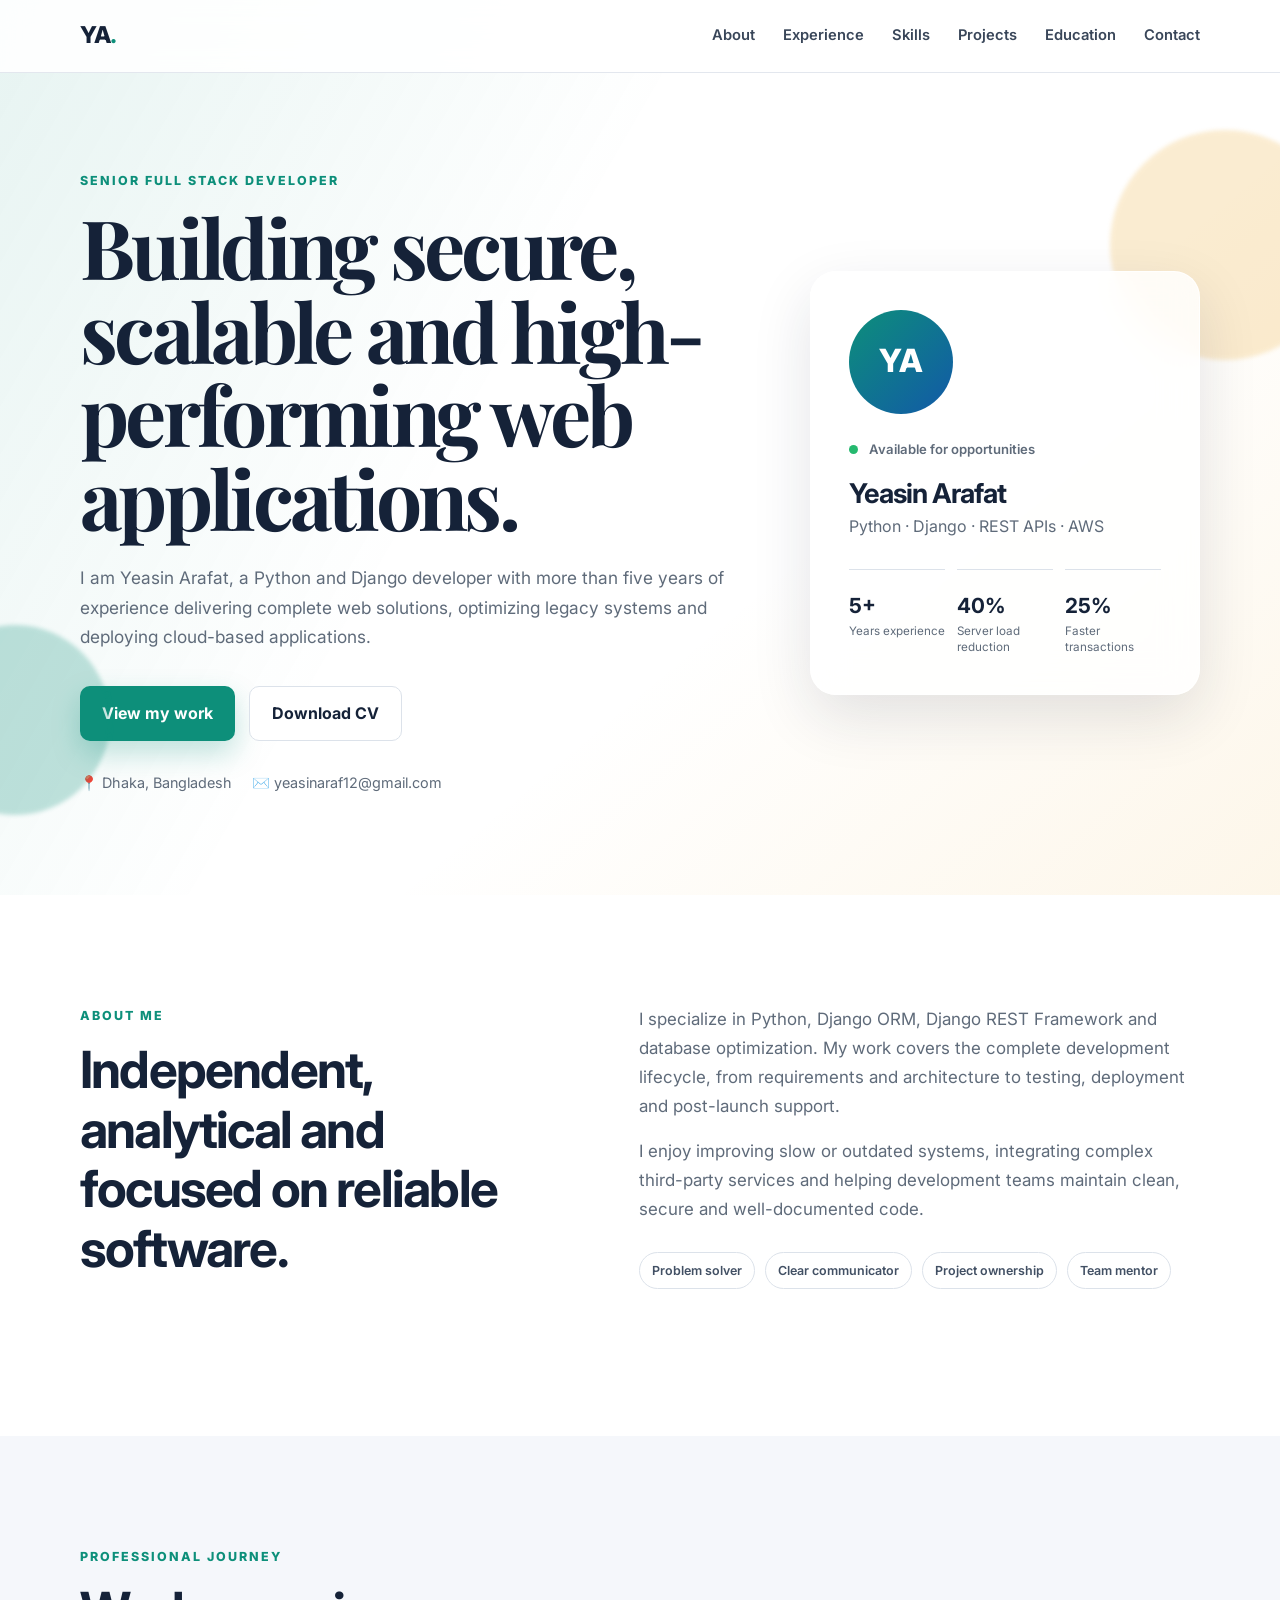
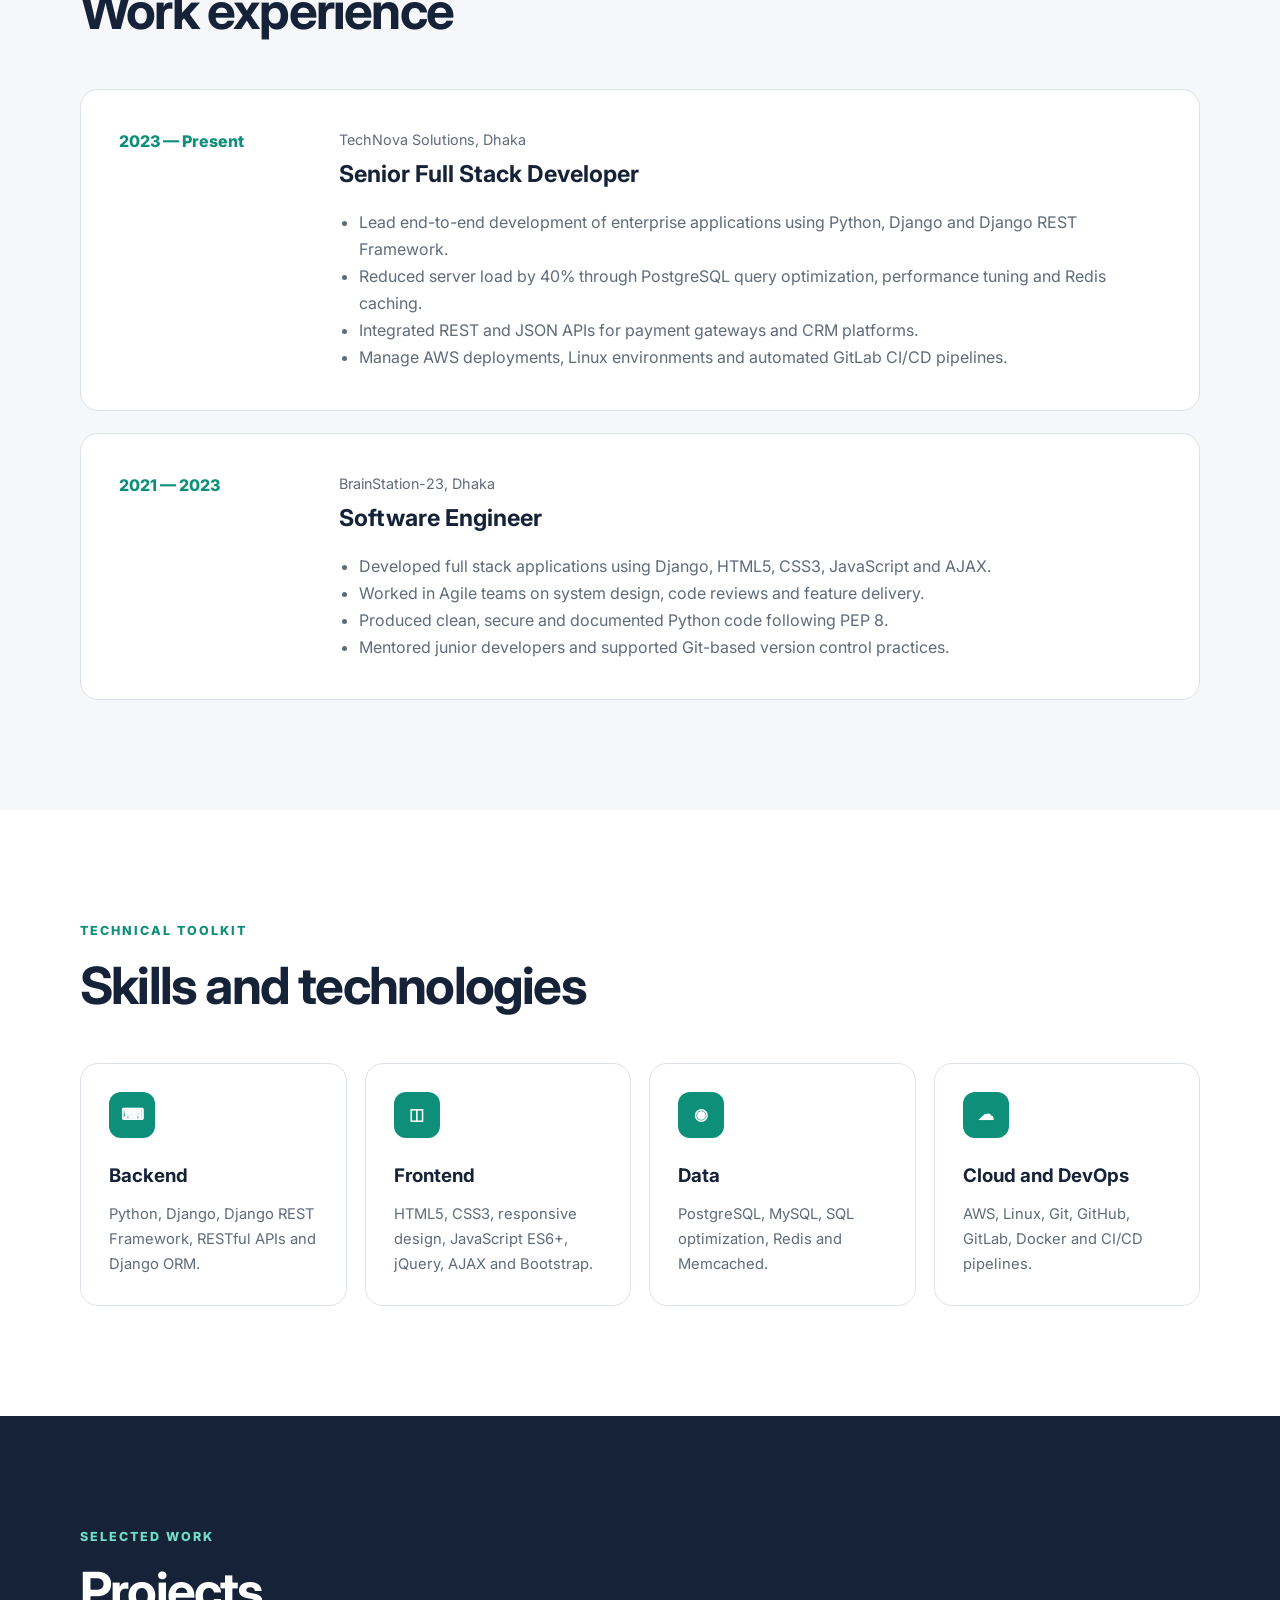
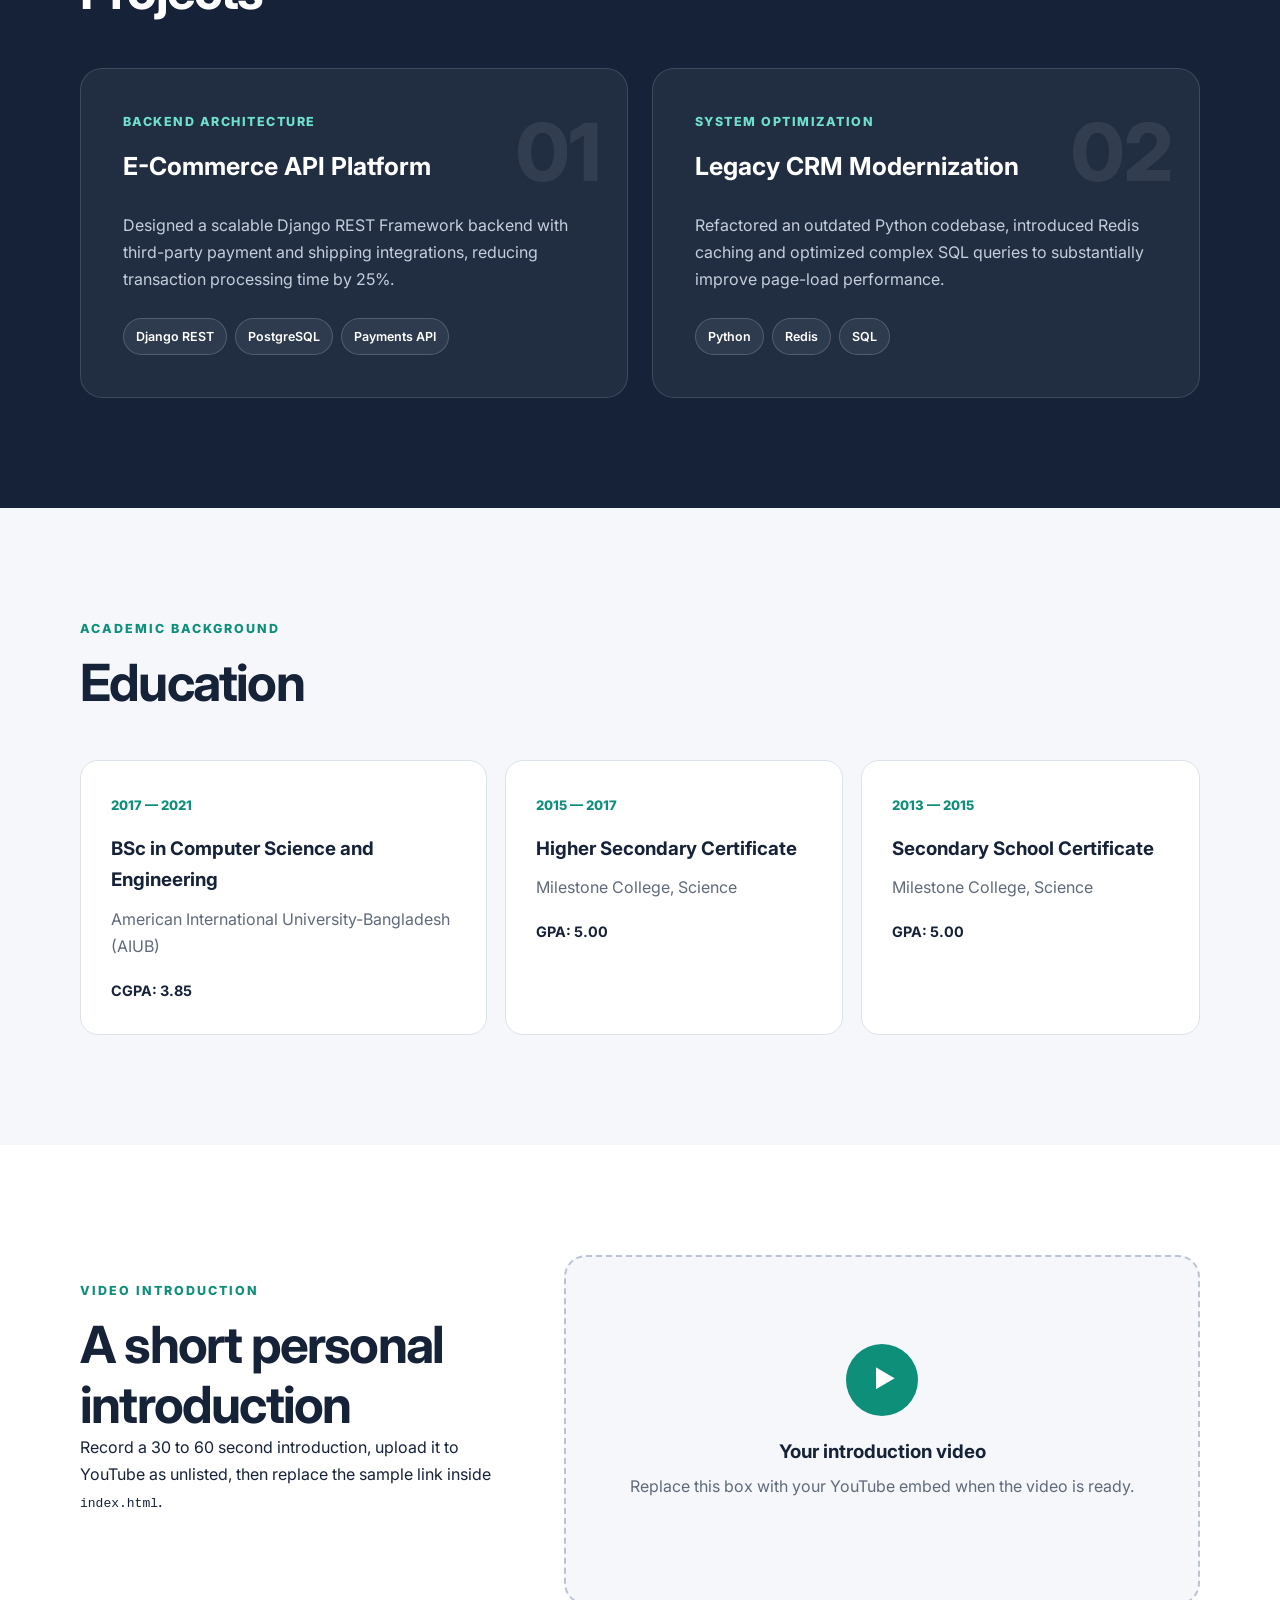
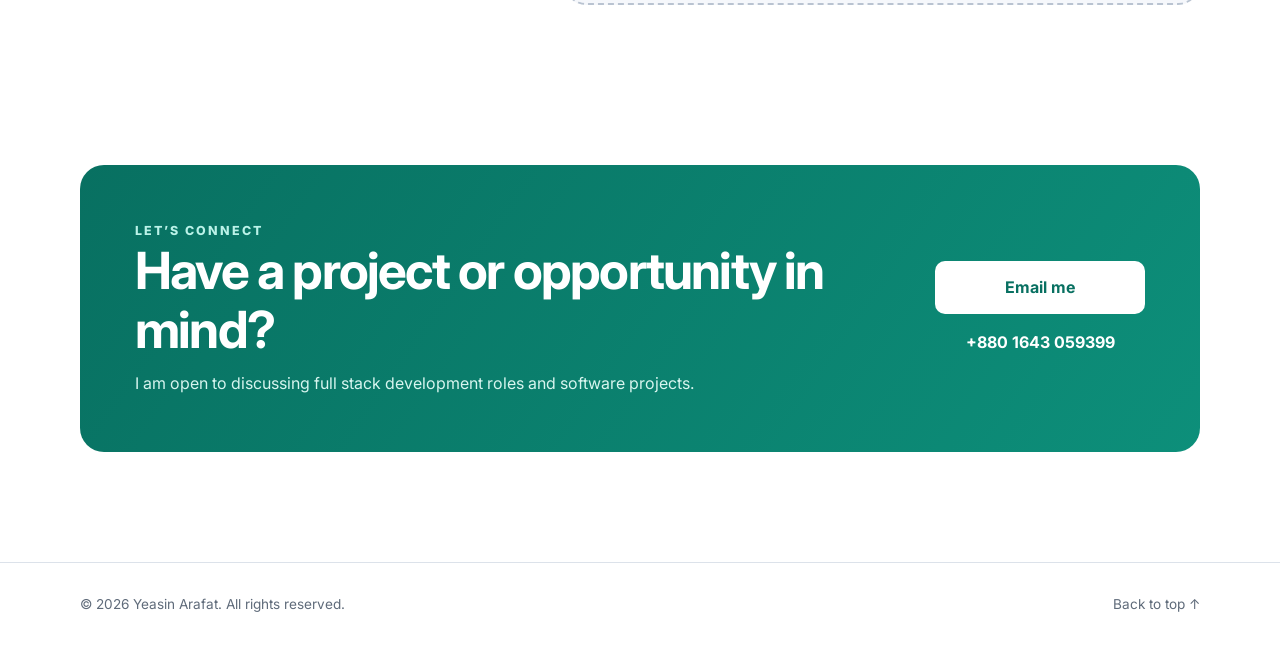
==== yeasin-eportfolio/index.html @ dfb101e4 "Add files via upload" ====
<!DOCTYPE html>
<html lang="en">
<head>
  <meta charset="UTF-8">
  <meta name="viewport" content="width=device-width, initial-scale=1.0">
  <meta name="description" content="Yeasin Arafat's professional ePortfolio showcasing full stack development skills, experience, education and projects.">
  <title>Yeasin Arafat | Full Stack Developer</title>
  <link rel="preconnect" href="https://fonts.googleapis.com">
  <link rel="preconnect" href="https://fonts.gstatic.com" crossorigin>
  <link href="https://fonts.googleapis.com/css2?family=Inter:wght@400;500;600;700;800&family=Playfair+Display:wght@700&display=swap" rel="stylesheet">
  <link rel="stylesheet" href="style.css">
</head>
<body>
  <header class="site-header">
    <nav class="nav container" aria-label="Main navigation">
      <a class="logo" href="#home">YA<span>.</span></a>
      <button class="menu-button" aria-expanded="false" aria-controls="nav-links" aria-label="Open navigation menu">☰</button>
      <div class="nav-links" id="nav-links">
        <a href="#about">About</a>
        <a href="#experience">Experience</a>
        <a href="#skills">Skills</a>
        <a href="#projects">Projects</a>
        <a href="#education">Education</a>
        <a href="#contact">Contact</a>
      </div>
    </nav>
  </header>

  <main>
    <section class="hero" id="home">
      <div class="hero-orb orb-one"></div>
      <div class="hero-orb orb-two"></div>
      <div class="container hero-grid">
        <div class="hero-copy reveal">
          <p class="eyebrow">Senior Full Stack Developer</p>
          <h1>Building secure, scalable and high-performing web applications.</h1>
          <p class="hero-text">
            I am Yeasin Arafat, a Python and Django developer with more than five years
            of experience delivering complete web solutions, optimizing legacy systems
            and deploying cloud-based applications.
          </p>
          <div class="hero-actions">
            <a class="button primary" href="#projects">View my work</a>
            <a class="button secondary" href="assets/Yeasin_Arafat_CV_and_Cover_Letter.pdf" target="_blank" rel="noopener">Download CV</a>
          </div>
          <div class="quick-info">
            <span>📍 Dhaka, Bangladesh</span>
            <span>✉️ yeasinaraf12@gmail.com</span>
          </div>
        </div>

        <div class="hero-card reveal">
          <div class="avatar" aria-label="Profile initials">YA</div>
          <div class="status"><span></span> Available for opportunities</div>
          <h2>Yeasin Arafat</h2>
          <p>Python · Django · REST APIs · AWS</p>
          <div class="profile-stats">
            <div><strong>5+</strong><span>Years experience</span></div>
            <div><strong>40%</strong><span>Server load reduction</span></div>
            <div><strong>25%</strong><span>Faster transactions</span></div>
          </div>
        </div>
      </div>
    </section>

    <section class="section" id="about">
      <div class="container two-column">
        <div class="section-heading reveal">
          <p class="eyebrow">About me</p>
          <h2>Independent, analytical and focused on reliable software.</h2>
        </div>
        <div class="about-copy reveal">
          <p>
            I specialize in Python, Django ORM, Django REST Framework and database
            optimization. My work covers the complete development lifecycle, from
            requirements and architecture to testing, deployment and post-launch support.
          </p>
          <p>
            I enjoy improving slow or outdated systems, integrating complex third-party
            services and helping development teams maintain clean, secure and well-documented code.
          </p>
          <div class="about-tags">
            <span>Problem solver</span>
            <span>Clear communicator</span>
            <span>Project ownership</span>
            <span>Team mentor</span>
          </div>
        </div>
      </div>
    </section>

    <section class="section muted" id="experience">
      <div class="container">
        <div class="section-heading reveal">
          <p class="eyebrow">Professional journey</p>
          <h2>Work experience</h2>
        </div>

        <div class="timeline">
          <article class="timeline-item reveal">
            <div class="timeline-date">2023 — Present</div>
            <div class="timeline-content">
              <p class="company">TechNova Solutions, Dhaka</p>
              <h3>Senior Full Stack Developer</h3>
              <ul>
                <li>Lead end-to-end development of enterprise applications using Python, Django and Django REST Framework.</li>
                <li>Reduced server load by 40% through PostgreSQL query optimization, performance tuning and Redis caching.</li>
                <li>Integrated REST and JSON APIs for payment gateways and CRM platforms.</li>
                <li>Manage AWS deployments, Linux environments and automated GitLab CI/CD pipelines.</li>
              </ul>
            </div>
          </article>

          <article class="timeline-item reveal">
            <div class="timeline-date">2021 — 2023</div>
            <div class="timeline-content">
              <p class="company">BrainStation-23, Dhaka</p>
              <h3>Software Engineer</h3>
              <ul>
                <li>Developed full stack applications using Django, HTML5, CSS3, JavaScript and AJAX.</li>
                <li>Worked in Agile teams on system design, code reviews and feature delivery.</li>
                <li>Produced clean, secure and documented Python code following PEP 8.</li>
                <li>Mentored junior developers and supported Git-based version control practices.</li>
              </ul>
            </div>
          </article>
        </div>
      </div>
    </section>

    <section class="section" id="skills">
      <div class="container">
        <div class="section-heading reveal">
          <p class="eyebrow">Technical toolkit</p>
          <h2>Skills and technologies</h2>
        </div>
        <div class="skill-grid">
          <article class="skill-card reveal">
            <div class="skill-icon">⌨</div>
            <h3>Backend</h3>
            <p>Python, Django, Django REST Framework, RESTful APIs and Django ORM.</p>
          </article>
          <article class="skill-card reveal">
            <div class="skill-icon">◫</div>
            <h3>Frontend</h3>
            <p>HTML5, CSS3, responsive design, JavaScript ES6+, jQuery, AJAX and Bootstrap.</p>
          </article>
          <article class="skill-card reveal">
            <div class="skill-icon">◉</div>
            <h3>Data</h3>
            <p>PostgreSQL, MySQL, SQL optimization, Redis and Memcached.</p>
          </article>
          <article class="skill-card reveal">
            <div class="skill-icon">☁</div>
            <h3>Cloud and DevOps</h3>
            <p>AWS, Linux, Git, GitHub, GitLab, Docker and CI/CD pipelines.</p>
          </article>
        </div>
      </div>
    </section>

    <section class="section dark" id="projects">
      <div class="container">
        <div class="section-heading reveal">
          <p class="eyebrow">Selected work</p>
          <h2>Projects</h2>
        </div>
        <div class="project-grid">
          <article class="project-card reveal">
            <div class="project-number">01</div>
            <p class="project-type">Backend Architecture</p>
            <h3>E-Commerce API Platform</h3>
            <p>
              Designed a scalable Django REST Framework backend with third-party payment
              and shipping integrations, reducing transaction processing time by 25%.
            </p>
            <div class="project-tech">
              <span>Django REST</span><span>PostgreSQL</span><span>Payments API</span>
            </div>
          </article>
          <article class="project-card reveal">
            <div class="project-number">02</div>
            <p class="project-type">System Optimization</p>
            <h3>Legacy CRM Modernization</h3>
            <p>
              Refactored an outdated Python codebase, introduced Redis caching and
              optimized complex SQL queries to substantially improve page-load performance.
            </p>
            <div class="project-tech">
              <span>Python</span><span>Redis</span><span>SQL</span>
            </div>
          </article>
        </div>
      </div>
    </section>

    <section class="section muted" id="education">
      <div class="container">
        <div class="section-heading reveal">
          <p class="eyebrow">Academic background</p>
          <h2>Education</h2>
        </div>
        <div class="education-grid">
          <article class="education-card reveal">
            <span>2017 — 2021</span>
            <h3>BSc in Computer Science and Engineering</h3>
            <p>American International University-Bangladesh (AIUB)</p>
            <strong>CGPA: 3.85</strong>
          </article>
          <article class="education-card reveal">
            <span>2015 — 2017</span>
            <h3>Higher Secondary Certificate</h3>
            <p>Milestone College, Science</p>
            <strong>GPA: 5.00</strong>
          </article>
          <article class="education-card reveal">
            <span>2013 — 2015</span>
            <h3>Secondary School Certificate</h3>
            <p>Milestone College, Science</p>
            <strong>GPA: 5.00</strong>
          </article>
        </div>
      </div>
    </section>

    <section class="section intro-video" id="introduction">
      <div class="container video-grid">
        <div class="section-heading reveal">
          <p class="eyebrow">Video introduction</p>
          <h2>A short personal introduction</h2>
          <p>
            Record a 30 to 60 second introduction, upload it to YouTube as unlisted,
            then replace the sample link inside <code>index.html</code>.
          </p>
        </div>
        <div class="video-placeholder reveal">
          <div class="play-button">▶</div>
          <h3>Your introduction video</h3>
          <p>Replace this box with your YouTube embed when the video is ready.</p>
        </div>
      </div>
    </section>

    <section class="section contact-section" id="contact">
      <div class="container contact-card reveal">
        <div>
          <p class="eyebrow">Let’s connect</p>
          <h2>Have a project or opportunity in mind?</h2>
          <p>I am open to discussing full stack development roles and software projects.</p>
        </div>
        <div class="contact-actions">
          <a class="button light" href="mailto:yeasinaraf12@gmail.com">Email me</a>
          <a class="text-link" href="tel:+8801643059399">+880 1643 059399</a>
        </div>
      </div>
    </section>
  </main>

  <footer>
    <div class="container footer-content">
      <p>© <span id="year"></span> Yeasin Arafat. All rights reserved.</p>
      <a href="#home">Back to top ↑</a>
    </div>
  </footer>

  <script src="script.js"></script>
</body>
</html>
---- yeasin-eportfolio/style.css ----
:root {
  --ink: #152238;
  --muted: #5f6b7a;
  --surface: #f5f7fb;
  --white: #ffffff;
  --accent: #0d8f7a;
  --accent-dark: #087061;
  --gold: #efb64b;
  --line: #dce2ea;
  --shadow: 0 22px 60px rgba(21, 34, 56, 0.12);
}

* { box-sizing: border-box; }
html { scroll-behavior: smooth; }
body {
  margin: 0;
  font-family: "Inter", sans-serif;
  color: var(--ink);
  background: var(--white);
  line-height: 1.7;
}
a { color: inherit; text-decoration: none; }
img { max-width: 100%; }
.container { width: min(1120px, calc(100% - 40px)); margin: 0 auto; }

.site-header {
  position: fixed;
  inset: 0 0 auto;
  z-index: 1000;
  background: rgba(255,255,255,.88);
  backdrop-filter: blur(14px);
  border-bottom: 1px solid rgba(220,226,234,.8);
}
.nav { min-height: 72px; display: flex; align-items: center; justify-content: space-between; }
.logo { font-size: 1.45rem; font-weight: 800; letter-spacing: -.04em; }
.logo span { color: var(--accent); }
.nav-links { display: flex; gap: 28px; align-items: center; }
.nav-links a { font-size: .92rem; font-weight: 600; color: #394659; }
.nav-links a:hover { color: var(--accent); }
.menu-button { display: none; border: 0; background: transparent; font-size: 1.5rem; }

.hero {
  position: relative;
  overflow: hidden;
  min-height: 820px;
  padding: 170px 0 100px;
  display: grid;
  align-items: center;
  background:
    linear-gradient(120deg, rgba(13,143,122,.10), transparent 40%),
    linear-gradient(320deg, rgba(239,182,75,.12), transparent 38%);
}
.hero-grid { display: grid; grid-template-columns: 1.25fr .75fr; gap: 80px; align-items: center; }
.eyebrow {
  margin: 0 0 14px;
  color: var(--accent);
  font-size: .78rem;
  font-weight: 800;
  letter-spacing: .16em;
  text-transform: uppercase;
}
h1, h2, h3, p { margin-top: 0; }
h1 {
  max-width: 780px;
  margin-bottom: 24px;
  font-family: "Playfair Display", serif;
  font-size: clamp(3rem, 6.4vw, 5.5rem);
  line-height: 1.02;
  letter-spacing: -.045em;
}
h2 { font-size: clamp(2rem, 4vw, 3.25rem); line-height: 1.16; letter-spacing: -.035em; }
.hero-text { max-width: 660px; color: var(--muted); font-size: 1.08rem; }
.hero-actions { display: flex; flex-wrap: wrap; gap: 14px; margin: 34px 0 30px; }
.button {
  display: inline-flex; align-items: center; justify-content: center;
  padding: 13px 22px; border-radius: 10px; font-weight: 700;
  transition: transform .2s, box-shadow .2s, background .2s;
}
.button:hover { transform: translateY(-2px); }
.primary { color: white; background: var(--accent); box-shadow: 0 12px 28px rgba(13,143,122,.25); }
.primary:hover { background: var(--accent-dark); }
.secondary { border: 1px solid var(--line); background: white; }
.quick-info { display: flex; flex-wrap: wrap; gap: 20px; color: var(--muted); font-size: .9rem; }

.hero-card {
  position: relative;
  padding: 38px;
  border: 1px solid rgba(255,255,255,.8);
  border-radius: 26px;
  background: rgba(255,255,255,.82);
  box-shadow: var(--shadow);
  backdrop-filter: blur(18px);
}
.avatar {
  width: 104px; height: 104px; display: grid; place-items: center;
  margin-bottom: 24px; border-radius: 50%;
  color: white; background: linear-gradient(135deg, var(--accent), #1259a8);
  font-size: 2rem; font-weight: 800;
}
.status { margin-bottom: 18px; color: var(--muted); font-size: .82rem; font-weight: 600; }
.status span { display: inline-block; width: 9px; height: 9px; margin-right: 8px; border-radius: 50%; background: #25b96f; }
.hero-card h2 { margin-bottom: 4px; font-size: 1.7rem; }
.hero-card > p { color: var(--muted); }
.profile-stats { display: grid; grid-template-columns: repeat(3,1fr); gap: 12px; margin-top: 28px; }
.profile-stats div { padding-top: 18px; border-top: 1px solid var(--line); }
.profile-stats strong { display: block; font-size: 1.3rem; }
.profile-stats span { display: block; color: var(--muted); font-size: .73rem; line-height: 1.4; }

.hero-orb { position: absolute; border-radius: 50%; filter: blur(2px); opacity: .25; }
.orb-one { width: 230px; height: 230px; right: -60px; top: 130px; background: var(--gold); }
.orb-two { width: 190px; height: 190px; left: -80px; bottom: 80px; background: var(--accent); }

.section { padding: 110px 0; }
.muted { background: var(--surface); }
.two-column { display: grid; grid-template-columns: .9fr 1.1fr; gap: 100px; }
.section-heading { max-width: 660px; margin-bottom: 48px; }
.section-heading h2 { margin-bottom: 0; }
.about-copy { color: var(--muted); font-size: 1.06rem; }
.about-tags { display: flex; flex-wrap: wrap; gap: 10px; margin-top: 28px; }
.about-tags span, .project-tech span {
  padding: 7px 12px; border: 1px solid var(--line); border-radius: 100px;
  background: white; color: #425064; font-size: .78rem; font-weight: 600;
}

.timeline { display: grid; gap: 22px; }
.timeline-item {
  display: grid; grid-template-columns: 180px 1fr; gap: 40px;
  padding: 38px; border: 1px solid var(--line); border-radius: 18px; background: white;
}
.timeline-date { color: var(--accent); font-weight: 800; }
.company { margin-bottom: 3px; color: var(--muted); font-size: .9rem; }
.timeline-content h3 { margin-bottom: 14px; font-size: 1.45rem; }
.timeline-content ul { margin: 0; padding-left: 20px; color: var(--muted); }

.skill-grid { display: grid; grid-template-columns: repeat(4,1fr); gap: 18px; }
.skill-card { padding: 28px; border: 1px solid var(--line); border-radius: 18px; background: white; }
.skill-icon { width: 46px; height: 46px; display: grid; place-items: center; border-radius: 12px; color: white; background: var(--accent); font-weight: 800; }
.skill-card h3 { margin: 22px 0 10px; }
.skill-card p { margin: 0; color: var(--muted); font-size: .92rem; }

.dark { color: white; background: var(--ink); }
.dark .eyebrow { color: #6fe0cc; }
.project-grid { display: grid; grid-template-columns: repeat(2, 1fr); gap: 24px; }
.project-card { position: relative; overflow: hidden; padding: 42px; border: 1px solid rgba(255,255,255,.13); border-radius: 22px; background: rgba(255,255,255,.055); }
.project-number { position: absolute; right: 26px; top: 15px; color: rgba(255,255,255,.08); font-size: 5rem; font-weight: 800; }
.project-type { color: #6fe0cc; font-size: .78rem; font-weight: 800; text-transform: uppercase; letter-spacing: .12em; }
.project-card h3 { font-size: 1.55rem; }
.project-card > p:not(.project-type) { color: #c5cedb; }
.project-tech { display: flex; flex-wrap: wrap; gap: 8px; margin-top: 24px; }
.project-tech span { border-color: rgba(255,255,255,.18); color: white; background: rgba(255,255,255,.06); }

.education-grid { display: grid; grid-template-columns: 1.2fr 1fr 1fr; gap: 18px; }
.education-card { padding: 30px; border: 1px solid var(--line); border-radius: 18px; background: white; }
.education-card span { color: var(--accent); font-size: .82rem; font-weight: 800; }
.education-card h3 { margin: 14px 0 10px; }
.education-card p { color: var(--muted); }
.education-card strong { font-size: .9rem; }

.video-grid { display: grid; grid-template-columns: .8fr 1.2fr; gap: 60px; align-items: center; }
.video-placeholder {
  min-height: 350px; display: grid; place-items: center; align-content: center; text-align: center;
  padding: 40px; border: 2px dashed #b9c3d1; border-radius: 22px; background: var(--surface);
}
.play-button { width: 72px; height: 72px; display: grid; place-items: center; padding-left: 5px; border-radius: 50%; color: white; background: var(--accent); font-size: 1.5rem; }
.video-placeholder h3 { margin: 20px 0 5px; }
.video-placeholder p { color: var(--muted); }

.contact-section { padding-top: 50px; }
.contact-card {
  display: flex; align-items: center; justify-content: space-between; gap: 40px;
  padding: 55px; border-radius: 24px; color: white;
  background: linear-gradient(125deg, var(--accent-dark), var(--accent));
}
.contact-card .eyebrow { color: #baf2e8; }
.contact-card h2 { max-width: 700px; margin-bottom: 10px; }
.contact-card p { margin-bottom: 0; color: #d7f5ef; }
.contact-actions { min-width: 210px; display: grid; gap: 15px; text-align: center; }
.light { color: var(--accent-dark); background: white; }
.text-link { font-weight: 700; }

footer { padding: 30px 0; border-top: 1px solid var(--line); }
.footer-content { display: flex; justify-content: space-between; color: var(--muted); font-size: .85rem; }
.footer-content p { margin: 0; }

.reveal { opacity: 0; transform: translateY(20px); transition: opacity .7s ease, transform .7s ease; }
.reveal.visible { opacity: 1; transform: none; }

@media (max-width: 900px) {
  .hero-grid, .two-column, .video-grid { grid-template-columns: 1fr; gap: 45px; }
  .hero { padding-top: 135px; }
  .hero-card { max-width: 620px; }
  .skill-grid { grid-template-columns: repeat(2,1fr); }
  .education-grid { grid-template-columns: 1fr; }
  .contact-card { align-items: flex-start; flex-direction: column; }
}
@media (max-width: 700px) {
  .menu-button { display: block; }
  .nav-links {
    position: absolute; left: 20px; right: 20px; top: 78px;
    display: none; flex-direction: column; align-items: stretch; gap: 4px;
    padding: 16px; border: 1px solid var(--line); border-radius: 14px;
    background: white; box-shadow: var(--shadow);
  }
  .nav-links.open { display: flex; }
  .nav-links a { padding: 10px; }
  .section { padding: 80px 0; }
  .timeline-item { grid-template-columns: 1fr; gap: 10px; padding: 28px; }
  .skill-grid, .project-grid { grid-template-columns: 1fr; }
  .hero { min-height: auto; }
  .profile-stats { grid-template-columns: 1fr; }
  .quick-info, .footer-content { flex-direction: column; gap: 8px; }
  .contact-card { padding: 36px 26px; }
}
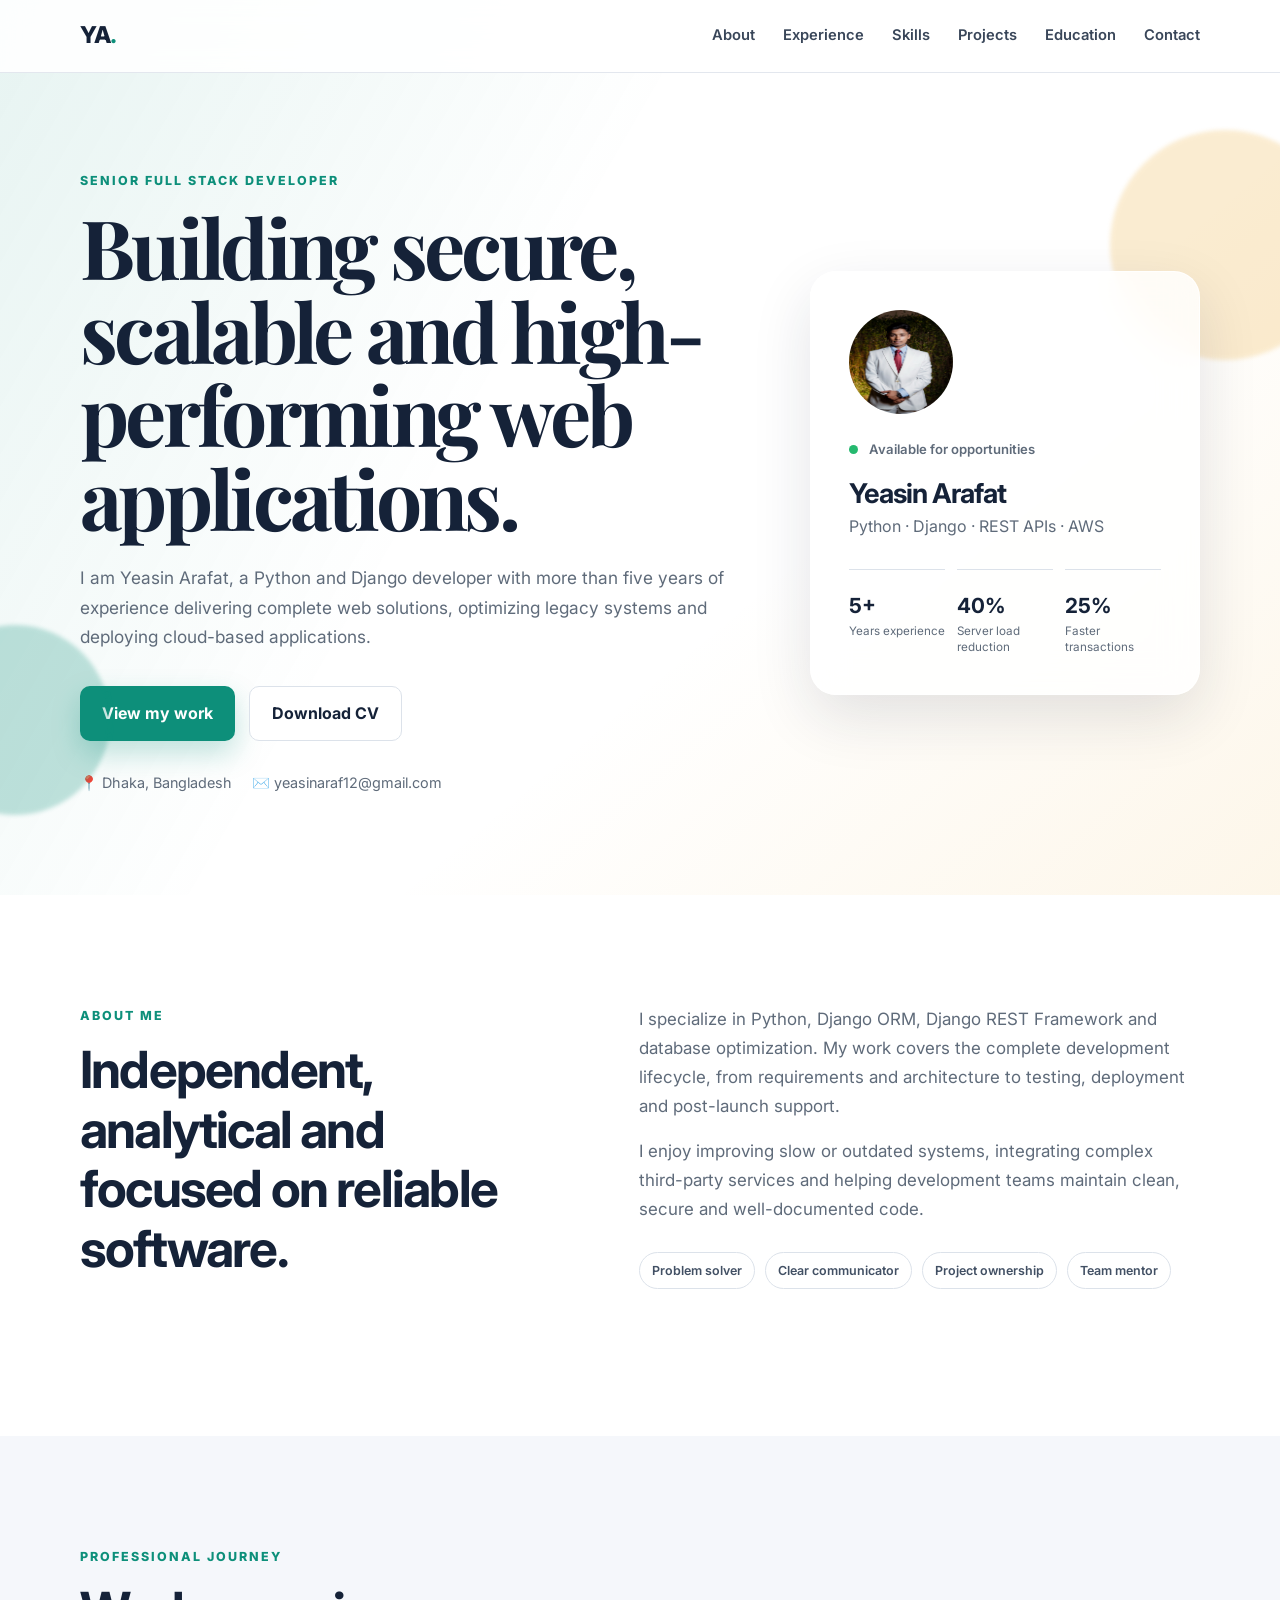
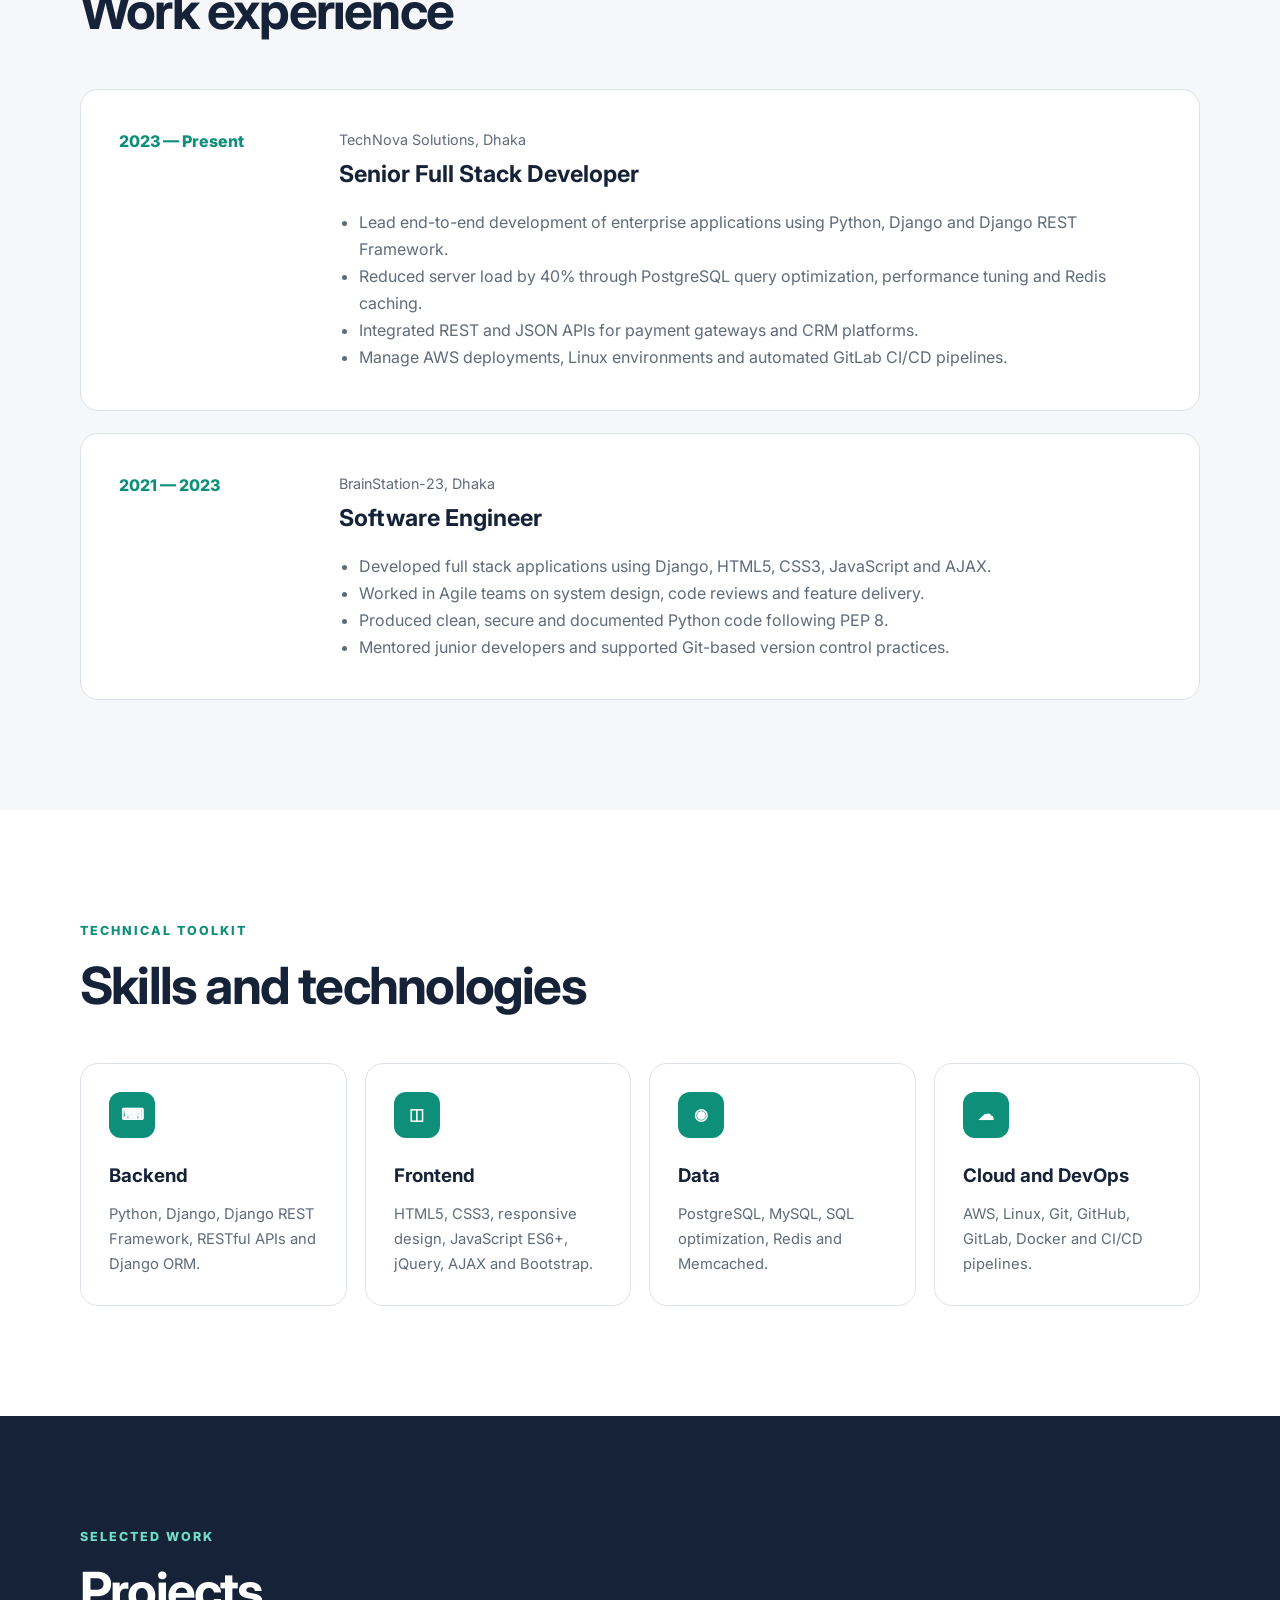
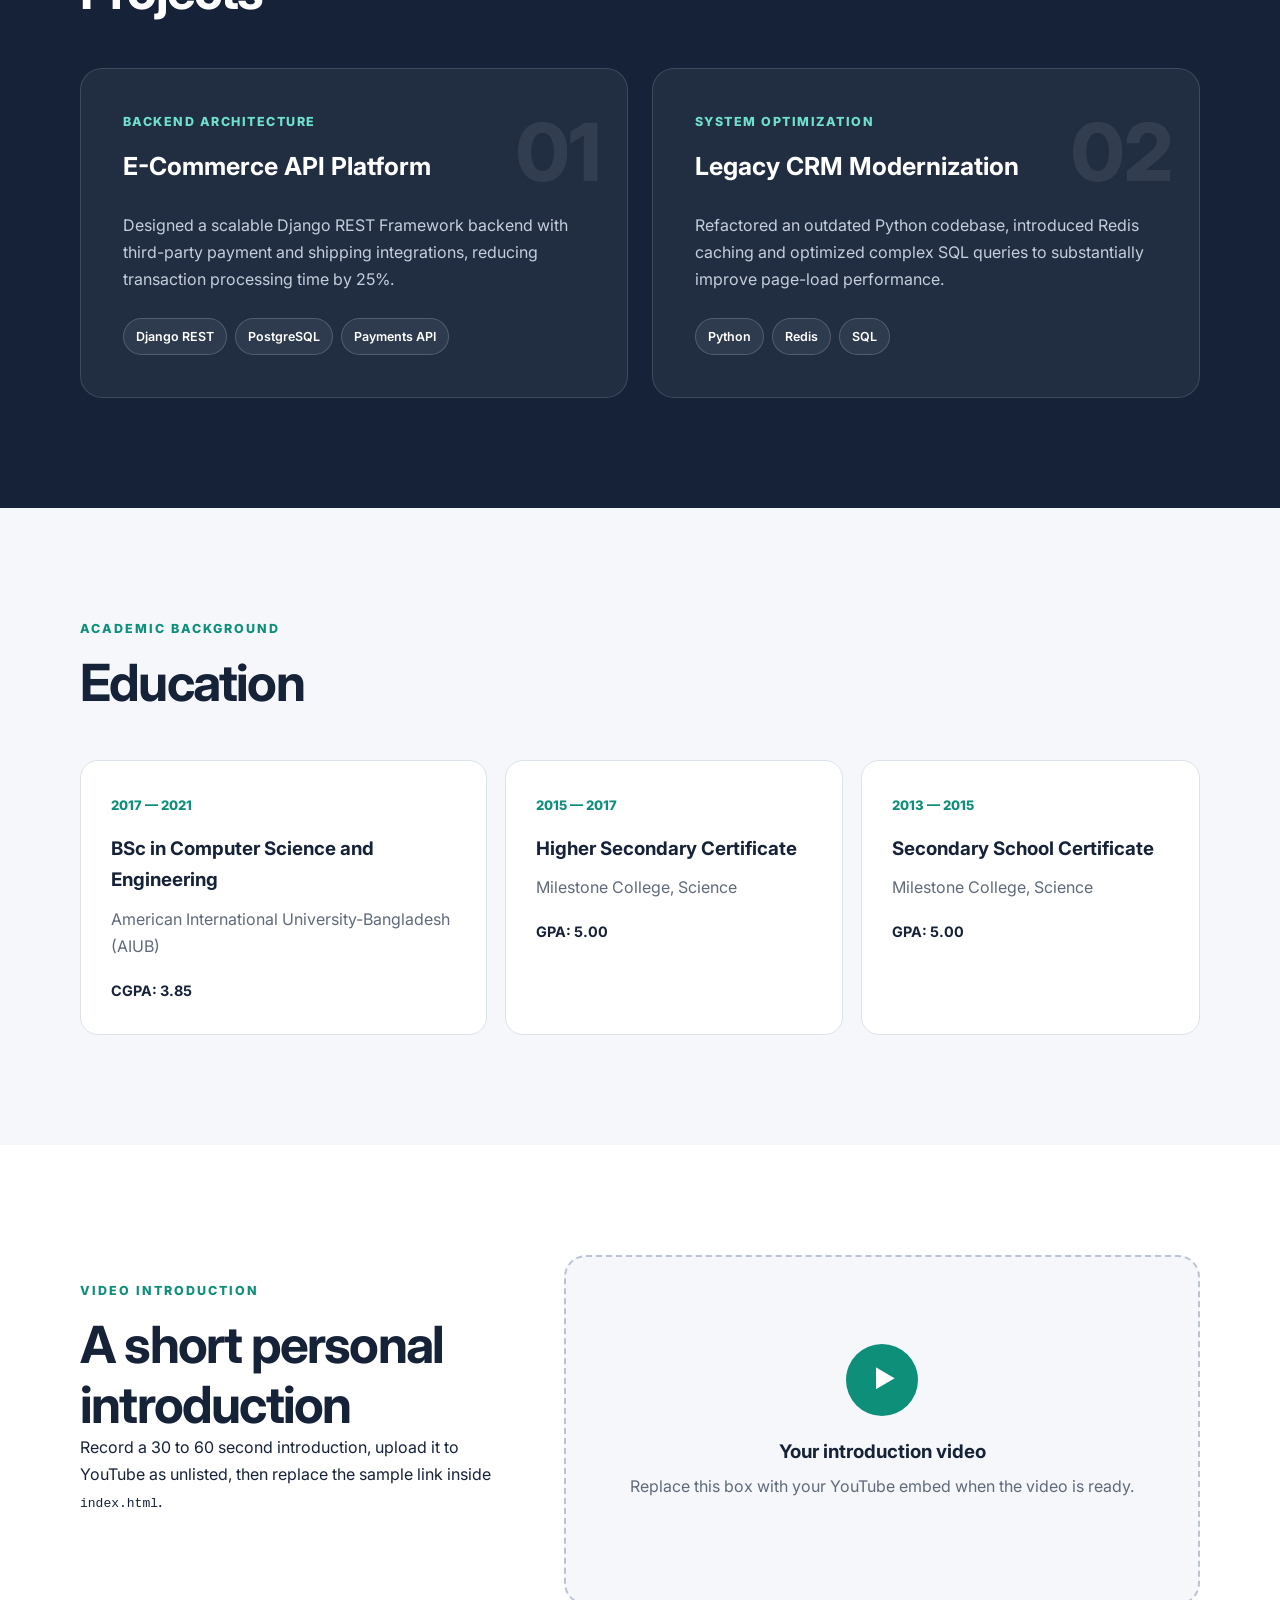
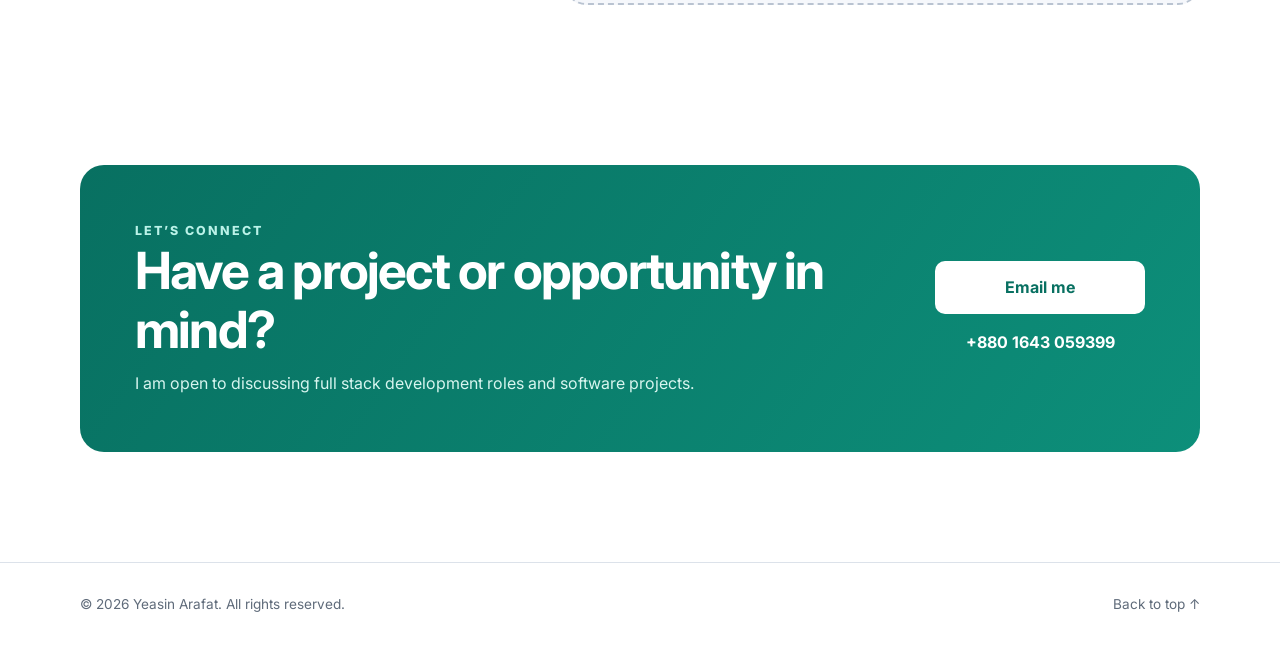
==== commit abd43b3b: "Update index.html" ====
--- a/yeasin-eportfolio/index.html
+++ b/yeasin-eportfolio/index.html
@@ -50,7 +50,7 @@
         </div>
 
         <div class="hero-card reveal">
-          <div class="avatar" aria-label="Profile initials">YA</div>
+          <img src="WhatsApp%20Image%202026-07-18%20at%206.29.29%20PM.jpeg" alt="Yeasin Arafat" class="avatar">
           <div class="status"><span></span> Available for opportunities</div>
           <h2>Yeasin Arafat</h2>
           <p>Python · Django · REST APIs · AWS</p>
